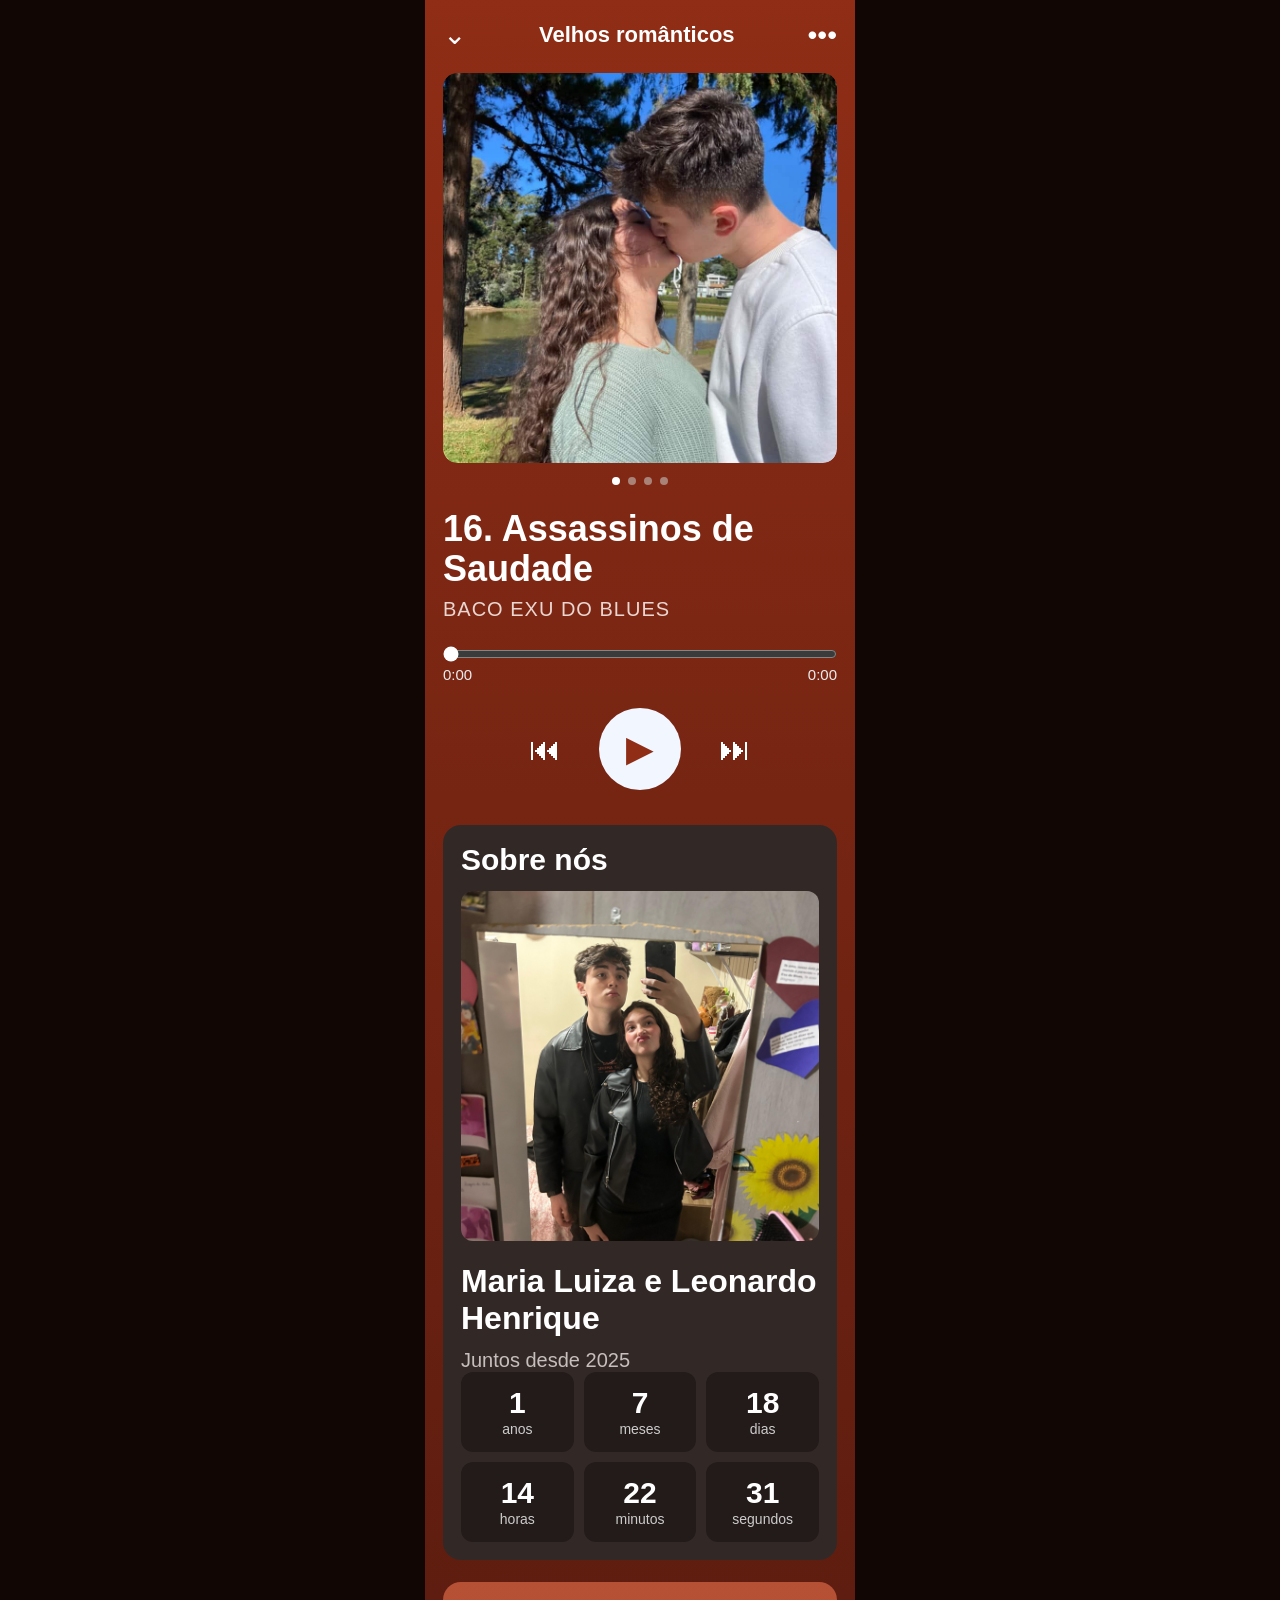
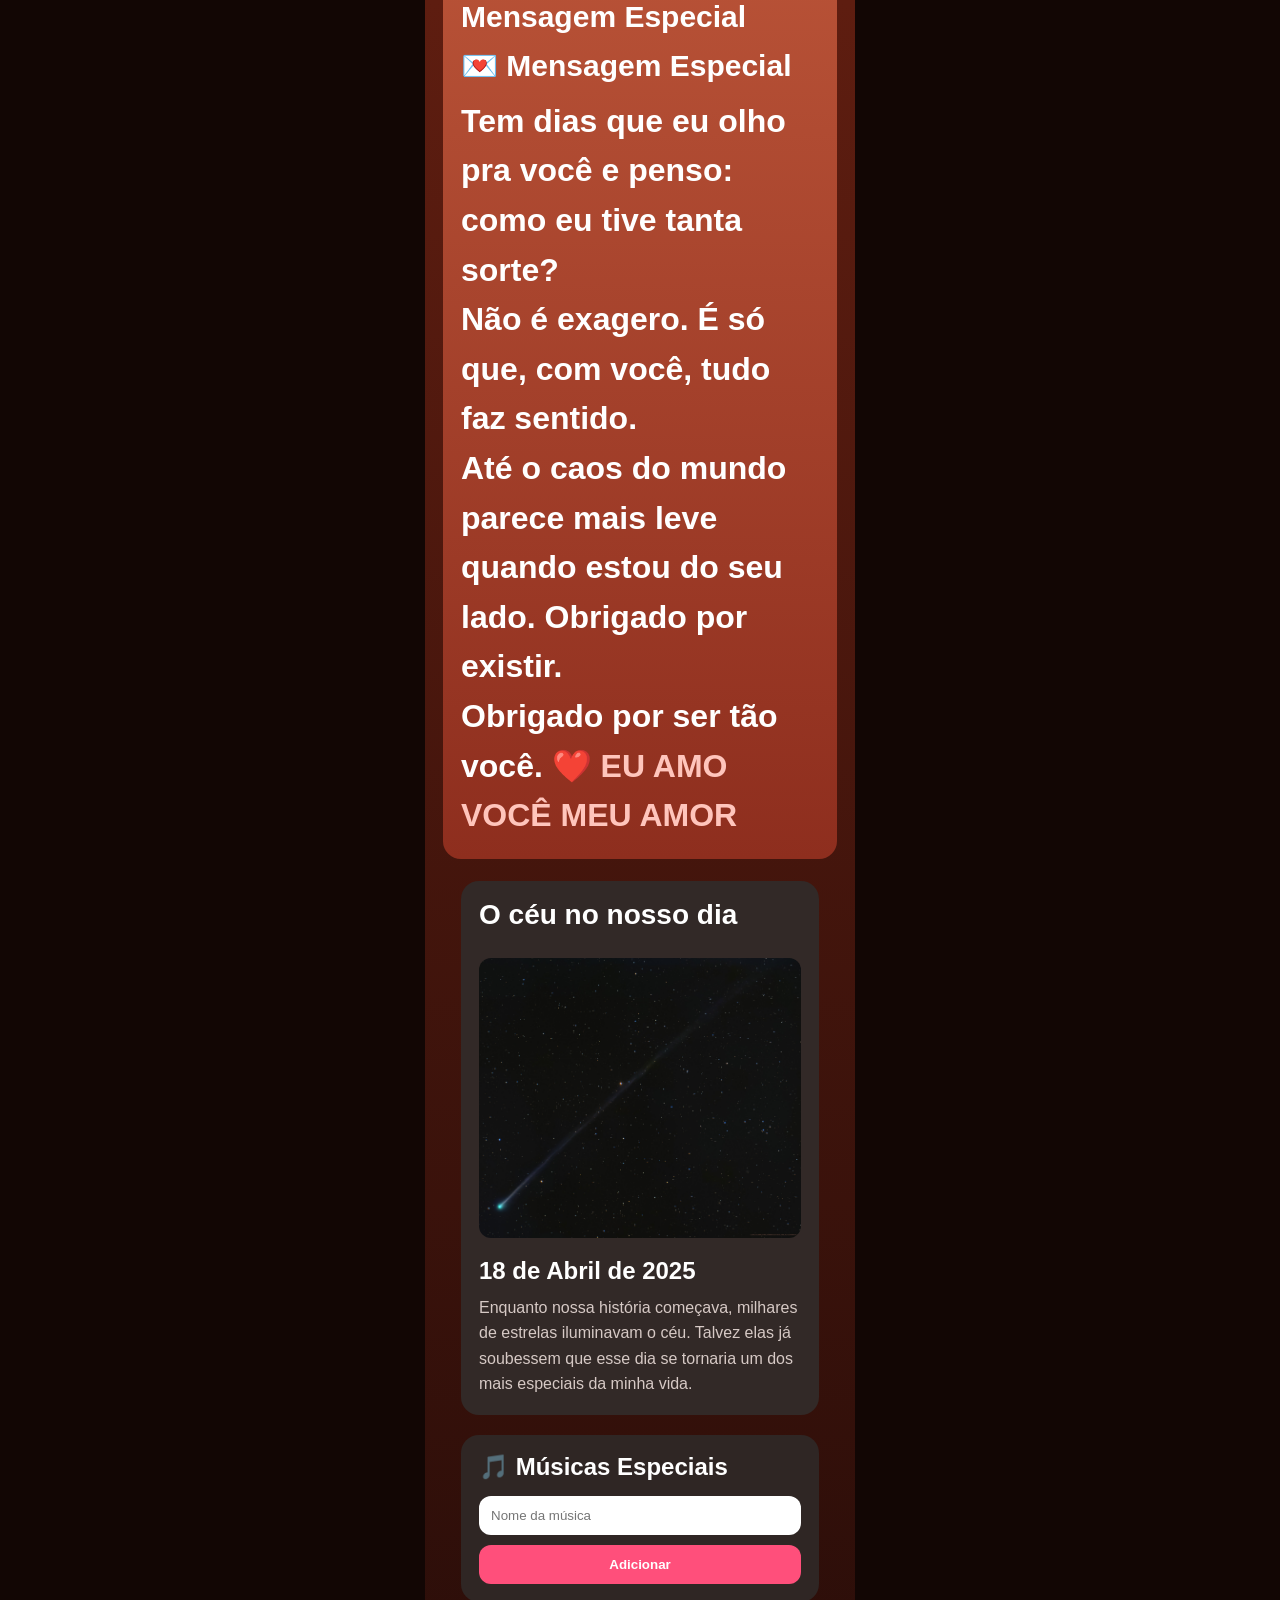
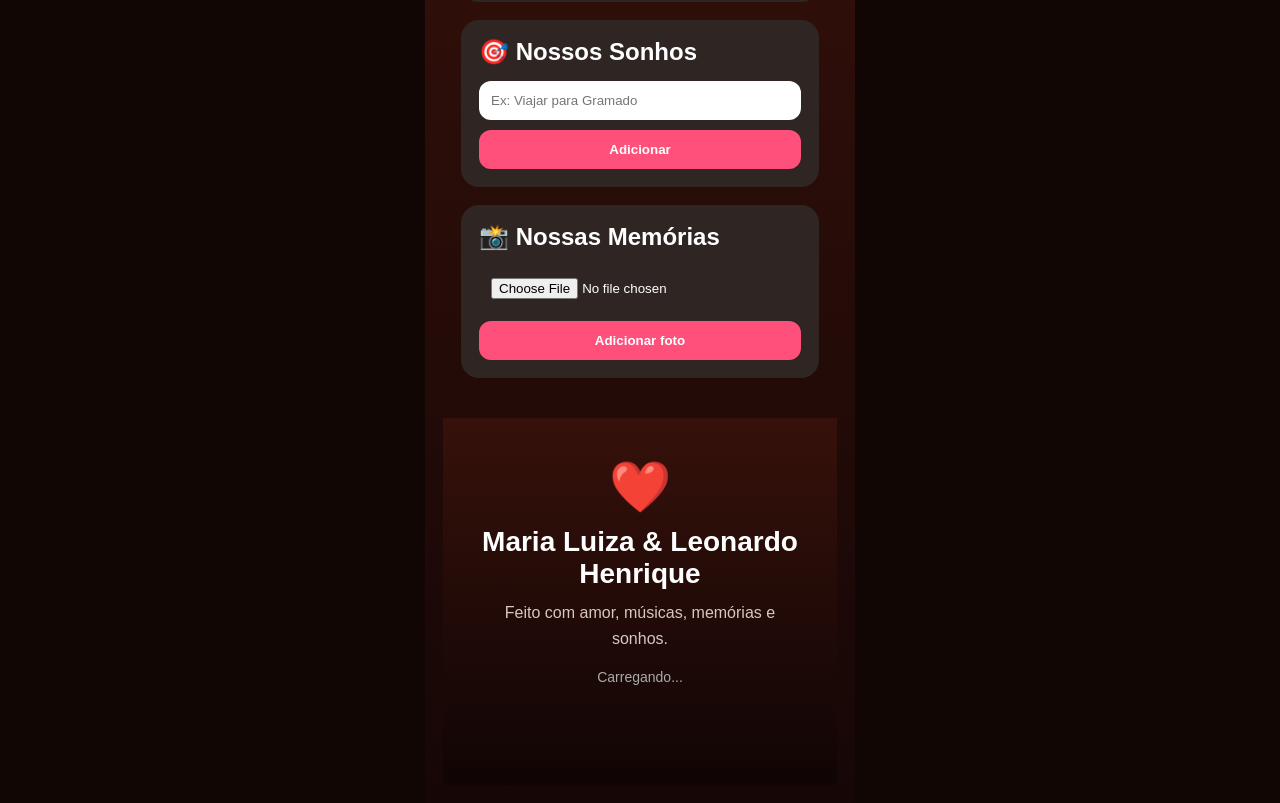
==== index2.html @ 924209d5 "Add files via upload" ====
<!DOCTYPE html>
<html lang="pt-BR">
<head>
  <meta charset="UTF-8" />
  <meta name="viewport" content="width=device-width, initial-scale=1.0" />
  <title>Velhos românticos</title>
  <link rel="stylesheet" href="style2.css" />
  <link rel="script" href="script2.js" />
   
</head>

<body>

  <main class="app">

    <header class="top">
      <span>⌄</span>
      <h1>Velhos românticos</h1>
      <span>•••</span>
    </header>

    <section class="carousel-area">
      <div class="carousel-container">
  <div class="carousel" id="carousel">
    <img src="foto1.jpg" class="slide">
    <img src="foto2.jpg" class="slide">
    <img src="foto3.jpg" class="slide">
    <img src="foto4.jpg" class="slide">
  </div>
</div>

<div class="dots" id="dots">
  <span class="active"></span>
  <span></span>
  <span></span>
  <span></span>
</div>
    </section>

    <section class="song-info">
      <h2 id="songTitle">16. Assassinos de Saudade</h2>
      <p id="artistName">BACO EXU DO BLUES</p>
    </section>

    <section class="progress-area">
      <input type="range" id="progress" value="0" min="0" max="100" />
      <div class="time">
        <span id="currentTime">0:00</span>
        <span id="duration">0:00</span>
      </div>
    </section>

    <section class="controls">
      <button id="prevBtn">⏮</button>
      <button id="playBtn" class="play">▶</button>
      <button id="nextBtn">⏭</button>
    </section>

    <section class="about-card">
      <h2>Sobre nós</h2>

      <img src="foto5.jpg" class="about-img" />

      <div class="about-text">
        <h3>Maria Luiza e Leonardo Henrique</h3>
        <p>Juntos desde 2025</p>
      </div>

        <div class="counter">

    <div class="box">
        <strong id="years">0</strong>
        <span>anos</span>
    </div>

    <div class="box">
        <strong id="months">0</strong>
        <span>meses</span>
    </div>

    <div class="box">
        <strong id="days">0</strong>
        <span>dias</span>
    </div>

    <div class="box">
        <strong id="hours">0</strong>
        <span>horas</span>
    </div>

    <div class="box">
        <strong id="minutes">0</strong>
        <span>minutos</span>
    </div>

    <div class="box">
        <strong id="seconds">0</strong>
        <span>segundos</span>
    </div>

</div>
      
    </section>
    

    <section class="lyrics-card">
      <h2>Mensagem Especial</h2>

     <section class="message-card">

    <div class="message-header">

        <h2>💌 Mensagem Especial</h2>
    </div>

    <div id="messageContent" class="message-content">

        <p>
            Tem dias que eu olho pra você e penso:
            como eu tive tanta sorte?<br>
            Não é exagero. É só que, com você,
            tudo faz sentido.<br>
            Até o caos do mundo parece mais leve
            quando estou do seu lado.
            Obrigado por existir.<br>
            Obrigado por ser tão você.
            ❤️ <strong>EU AMO VOCÊ MEU AMOR</strong>
        </p>

    </div>

</section>
        
      
    </section>

    
<section class="memory-card">

    <h2>O céu no nosso dia</h2>

    <img src="estrelas.jpg" class="memory-photo">

    <div class="memory-text">

        <h3>18 de Abril de 2025</h3>

        <p>
            Enquanto nossa história começava,
            milhares de estrelas iluminavam o céu.
            Talvez elas já soubessem que esse dia
            se tornaria um dos mais especiais da minha vida.
        </p>

    </div>

</section>

<section class="editable-card">
  <h2>🎵 Músicas Especiais</h2>

  <input type="text" id="novaMusica"
         placeholder="Nome da música">

  <button onclick="adicionarMusica()">
    Adicionar
  </button>

  <ul id="listaMusicas"></ul>
</section> 

<section class="editable-card">
  <h2>🎯 Nossos Sonhos</h2>

  <input type="text"
         id="metaCasal"
         placeholder="Ex: Viajar para Gramado">

  <button onclick="adicionarMeta()">
    Adicionar
  </button>

  <ul id="listaMetas"></ul>
</section>


<section class="editable-card">
  <h2>📸 Nossas Memórias</h2>

  <input type="file" id="fotoMemoria" accept="image/*">

  <button onclick="adicionarFoto()">Adicionar foto</button>

  <div id="galeriaTrios" class="galeria-trios"></div>
</section>

 <footer class="footer-love">

    <div class="footer-heart">
        ❤️
    </div>

    <h2>Maria Luiza & Leonardo Henrique</h2>

    <p>
        Feito com amor, músicas,
        memórias e sonhos.
    </p>

    <div class="footer-counter">
        <span id="diasJuntos">
            Carregando...
        </span>
    </div>

</footer>
  </main>

<audio id="audio" src="musica1.mp3"></audio>

  <script src="script2.js"></script>


</body>
</html>
---- style2.css ----
* {
  margin: 0;
  padding: 0;
  box-sizing: border-box;
  font-family: Arial, Helvetica, sans-serif;
}

body {
  background: #120604;
  color: white;
}

.app {
  max-width: 430px;
  min-height: 100vh;
  margin: auto;
  padding: 18px;
  background: linear-gradient(180deg, #8f2d16 0%, #5e1d10 40%, #160706 100%);
}

.top {
  display: flex;
  justify-content: space-between;
  align-items: center;
  margin-bottom: 22px;
  font-size: 28px;
}

.top h1 {
  font-size: 22px;
}
.carousel-container {
  width: 100%;
  overflow: hidden;
  border-radius: 14px;
}

.carousel {
  display: flex;
  width: 100%;
  transition: transform 0.4s ease;
}

.slide {
  min-width: 100%;
  height: 390px;
  object-fit: cover;
  flex-shrink: 0;
  border-radius: 14px;
}

.dots {
  display: flex;
  justify-content: center;
  gap: 8px;
  margin: 14px 0 24px;
}

.dots span {
  width: 8px;
  height: 8px;
  border-radius: 50%;
  background: #a98278;
}

.dots span.active {
  background: white;
}

.song-info h2 {
  font-size: 36px;
  line-height: 1.1;
}

.song-info p {
  margin-top: 10px;
  color: #ead6d0;
  font-size: 20px;
  letter-spacing: 1px;
}

.progress-area {
  margin-top: 25px;
}

#progress {
  width: 100%;
  accent-color: white;
}

.time {
  display: flex;
  justify-content: space-between;
  font-size: 15px;
  color: #eee;
}

.controls {
  display: flex;
  justify-content: center;
  align-items: center;
  gap: 38px;
  margin: 25px 0 35px;
}

.controls button {
  border: none;
  background: none;
  color: white;
  font-size: 32px;
  cursor: pointer;
}

.controls .play {
  width: 82px;
  height: 82px;
  border-radius: 50%;
  background: #f2f7ff;
  color: #8f2d16;
  font-size: 36px;
}

.about-card,
.lyrics-card {
  background: #322927;
  border-radius: 18px;
  padding: 18px;
  margin-bottom: 22px;
}

.about-card h2,
.lyrics-card h2 {
  font-size: 30px;
  margin-bottom: 14px;
}

.about-img {
  width: 100%;
  height: 350px;
  object-fit: cover;
  border-radius: 12px;
}

.about-text h3 {
  margin-top: 18px;
  font-size: 32px;
  line-height: 1.15;
}

.about-text p {
  margin-top: 12px;
  color: #c7bfbd;
  font-size: 20px;
}

.counter{
    display:grid;
    grid-template-columns:repeat(3,1fr);
    gap:10px;
}

.counter div {
  background: #231b19;
  border-radius: 12px;
  padding: 14px 4px;
  text-align: center;
}

.counter strong {
  display: block;
  font-size: 30px;
}

.counter span {
  color: #ccc;
  font-size: 14px;
}

.lyrics-card {
  background: linear-gradient(180deg, #b75136, #8e2e1e);
}

.lyrics-card p {
  font-size: 32px;
  line-height: 1.55;
  font-weight: 800;
}

.lyrics-card strong {
  color: #ffc5bc;
}

@media (max-width: 480px) {
  .app {
    max-width: 100%;
    padding: 16px;
  }

  .slide {
    height: 360px;
  }

  .song-info h2 {
    font-size: 34px;
  }

  .lyrics-card p {
    font-size: 30px;
  }
}

.memory-card{
    background:#322927;
    border-radius:18px;
    padding:18px;
    margin:20px 18px;
}

.memory-card h2{
    font-size:28px;
    margin-bottom:15px;
}

.memory-photo{
    width:100%;
    height:280px;
    object-fit:cover;
    border-radius:14px;
}

.memory-text{
    margin-top:15px;
}

.memory-text h3{
    font-size:24px;
    margin-bottom:10px;
}

.memory-text p{
    color:#d6c9c5;
    line-height:1.6;
}

.footer-love{
    margin-top:40px;
    padding:40px 20px 120px;
    text-align:center;
    background:linear-gradient(
        180deg,
        rgba(139,43,22,.2),
        rgba(0,0,0,.3)
    );
}

.footer-heart{
    font-size:55px;
    margin-bottom:10px;
    animation:pulse 2s infinite;
}

.footer-love h2{
    font-size:28px;
    margin-bottom:10px;
}

.footer-love p{
    color:#d6c8c3;
    max-width:300px;
    margin:auto;
    line-height:1.6;
}

.footer-love span{
    display:block;
    margin-top:18px;
    color:#aaa;
    font-size:14px;
}

@keyframes pulse{
    0%{transform:scale(1);}
    50%{transform:scale(1.15);}
    100%{transform:scale(1);}
}


.editable-card{
    background:#2f2624;
    border-radius:18px;
    padding:18px;
    margin:18px;
}

.editable-card h2{
    margin-bottom:15px;
}

.editable-card textarea,
.editable-card input{
    width:100%;
    padding:12px;
    border:none;
    border-radius:12px;
    margin-bottom:10px;
}

.editable-card button{
    width:100%;
    padding:12px;
    border:none;
    border-radius:12px;
    background:#ff4f7b;
    color:white;
    font-weight:bold;
}

.memory-photo{
    width:100%;
    margin-top:12px;
    border-radius:12px;
}

.footer-love{
    padding:40px 20px 100px;
    text-align:center;
}

.footer-heart{
    font-size:50px;
}

.footer-counter{
    margin-top:12px;
    color:#ccc;
}

.lyrics-header{
    display:flex;
    justify-content:space-between;
    align-items:center;
    margin-bottom:10px;
}

.expand-btn{
    width:35px;
    height:35px;
    border:none;
    border-radius:50%;
    background:#463836;
    color:white;
    font-size:18px;
    cursor:pointer;
}

.lyrics-content{
    max-height:120px;
    overflow:hidden;
    transition:max-height .4s ease;
}

.lyrics-content.expanded{
    max-height:1200px;
}

.trio {
    position: relative;
    height: 260px;
    margin-bottom: 30px;
}

.trio img {
    position: absolute;

    width: 140px;
    height: 200px;

    object-fit: cover;

    border-radius: 18px;

    border: 3px solid rgba(255,255,255,.2);

    box-shadow: 0 10px 25px rgba(0,0,0,.35);
}

.trio img:nth-child(1){
    left:0;
    top:25px;
    transform:rotate(-8deg);
    z-index:1;
}

.trio img:nth-child(2){
    left:50%;
    top:0;
    transform:translateX(-50%) rotate(0deg);
    z-index:3;
}

.trio img:nth-child(3){
    right:0;
    top:25px;
    transform:rotate(8deg);
    z-index:2;
}
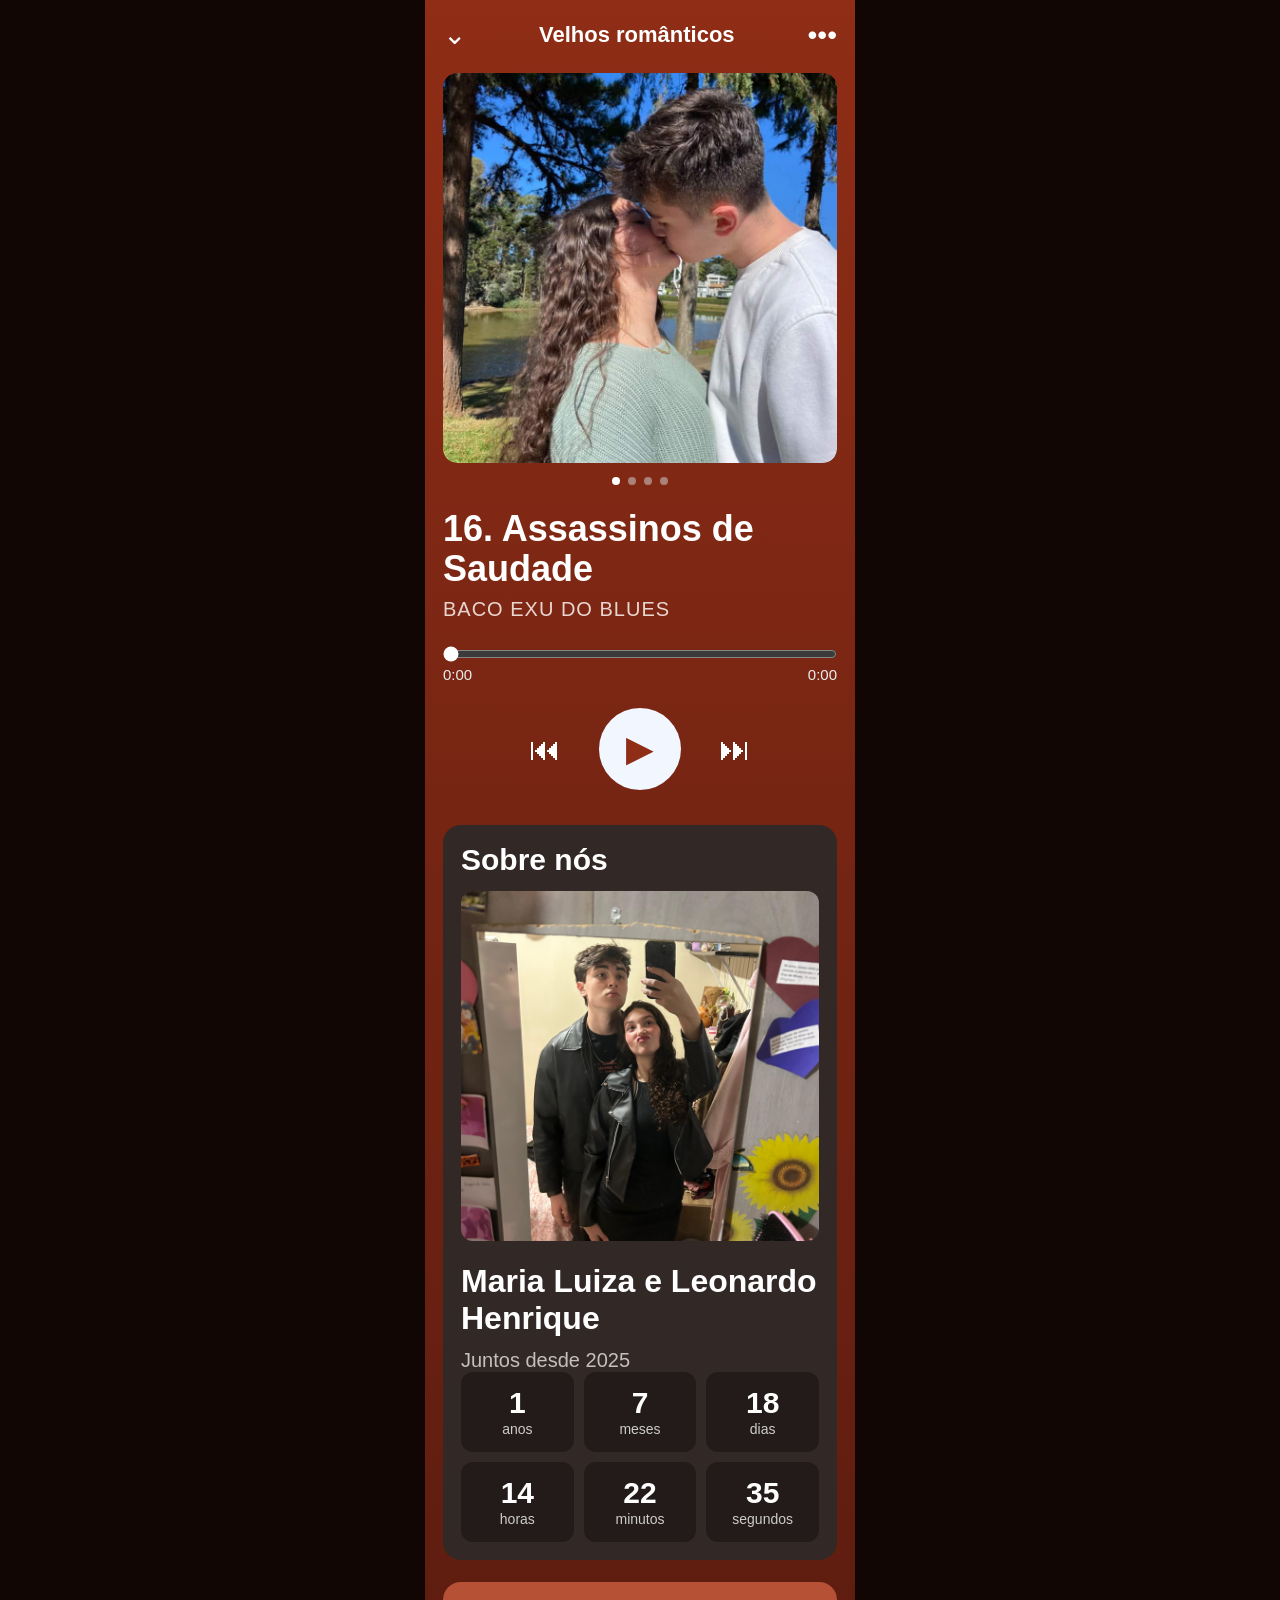
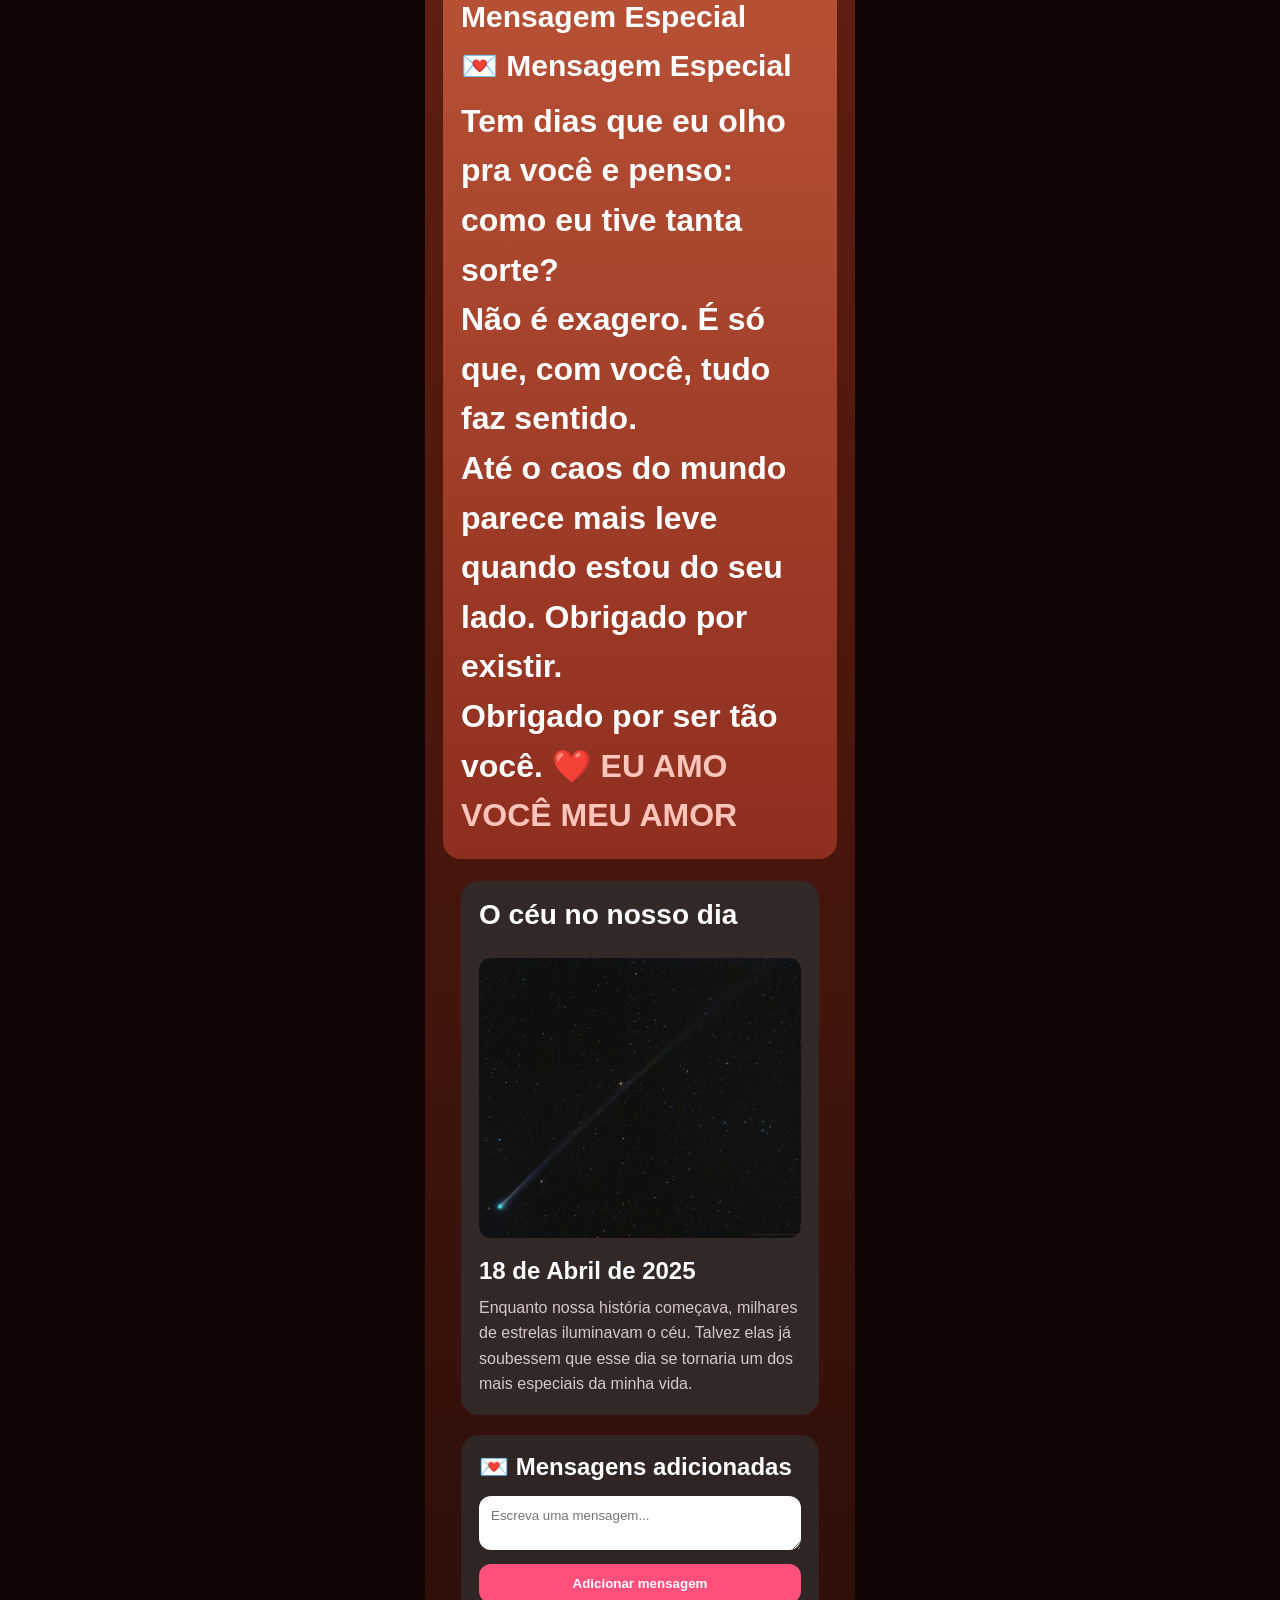
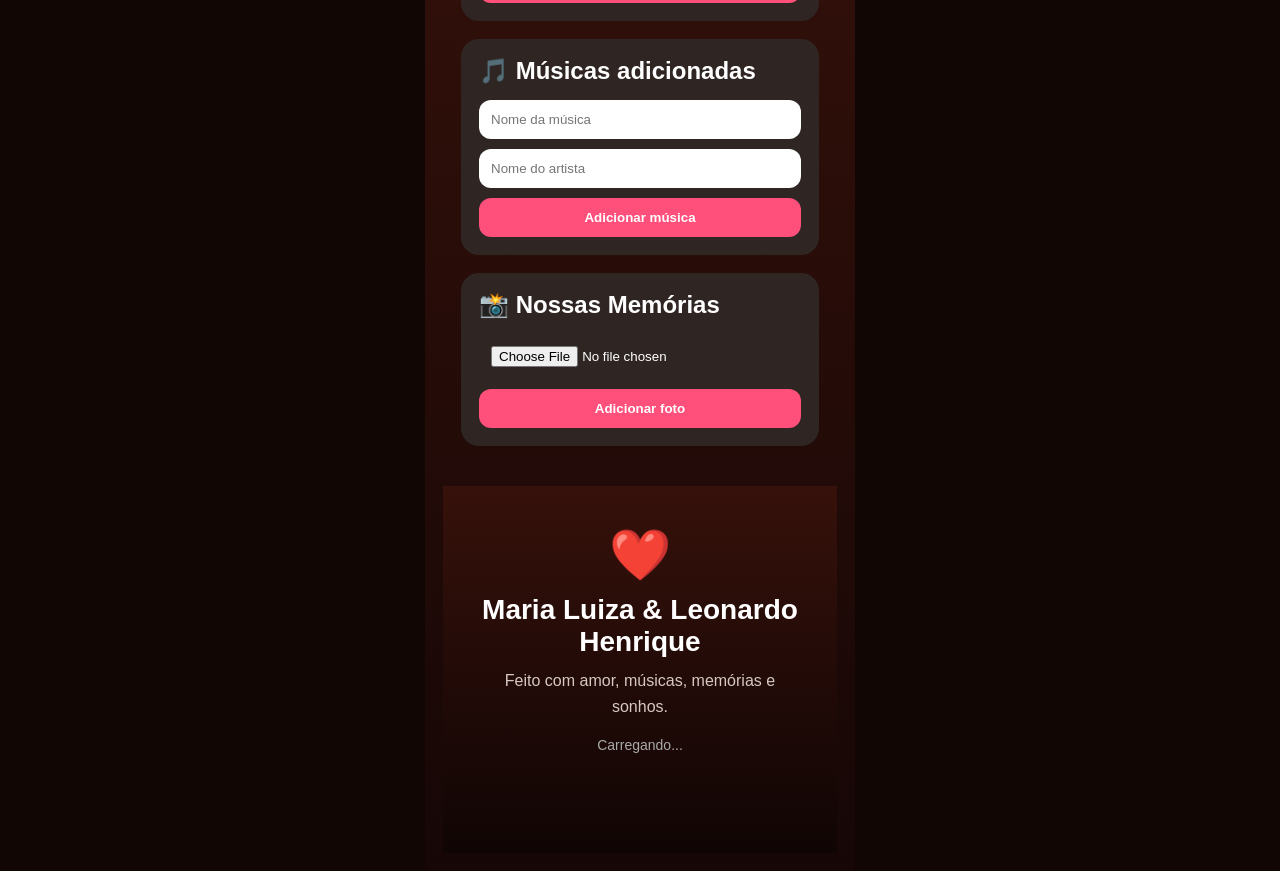
==== commit 04563777: "Update index2.html" ====
--- a/index2.html
+++ b/index2.html
@@ -157,30 +157,24 @@
 </section>
 
 <section class="editable-card">
-  <h2>🎵 Músicas Especiais</h2>
-
-  <input type="text" id="novaMusica"
-         placeholder="Nome da música">
-
-  <button onclick="adicionarMusica()">
-    Adicionar
-  </button>
-
-  <ul id="listaMusicas"></ul>
-</section> 
+  <h2>💌 Mensagens adicionadas</h2>
+
+  <textarea id="novaMensagem" placeholder="Escreva uma mensagem..."></textarea>
+
+  <button onclick="adicionarMensagem()">Adicionar mensagem</button>
+
+  <div id="listaMensagens" class="lista-mensagens"></div>
+</section>
 
 <section class="editable-card">
-  <h2>🎯 Nossos Sonhos</h2>
-
-  <input type="text"
-         id="metaCasal"
-         placeholder="Ex: Viajar para Gramado">
-
-  <button onclick="adicionarMeta()">
-    Adicionar
-  </button>
-
-  <ul id="listaMetas"></ul>
+  <h2>🎵 Músicas adicionadas</h2>
+
+  <input type="text" id="novaMusica" placeholder="Nome da música">
+  <input type="text" id="novoArtista" placeholder="Nome do artista">
+
+  <button onclick="adicionarMusica()">Adicionar música</button>
+
+  <div id="listaMusicas" class="lista-musicas"></div>
 </section>
 
 
@@ -222,4 +216,4 @@
 
 
 </body>
-</html>+</html>
